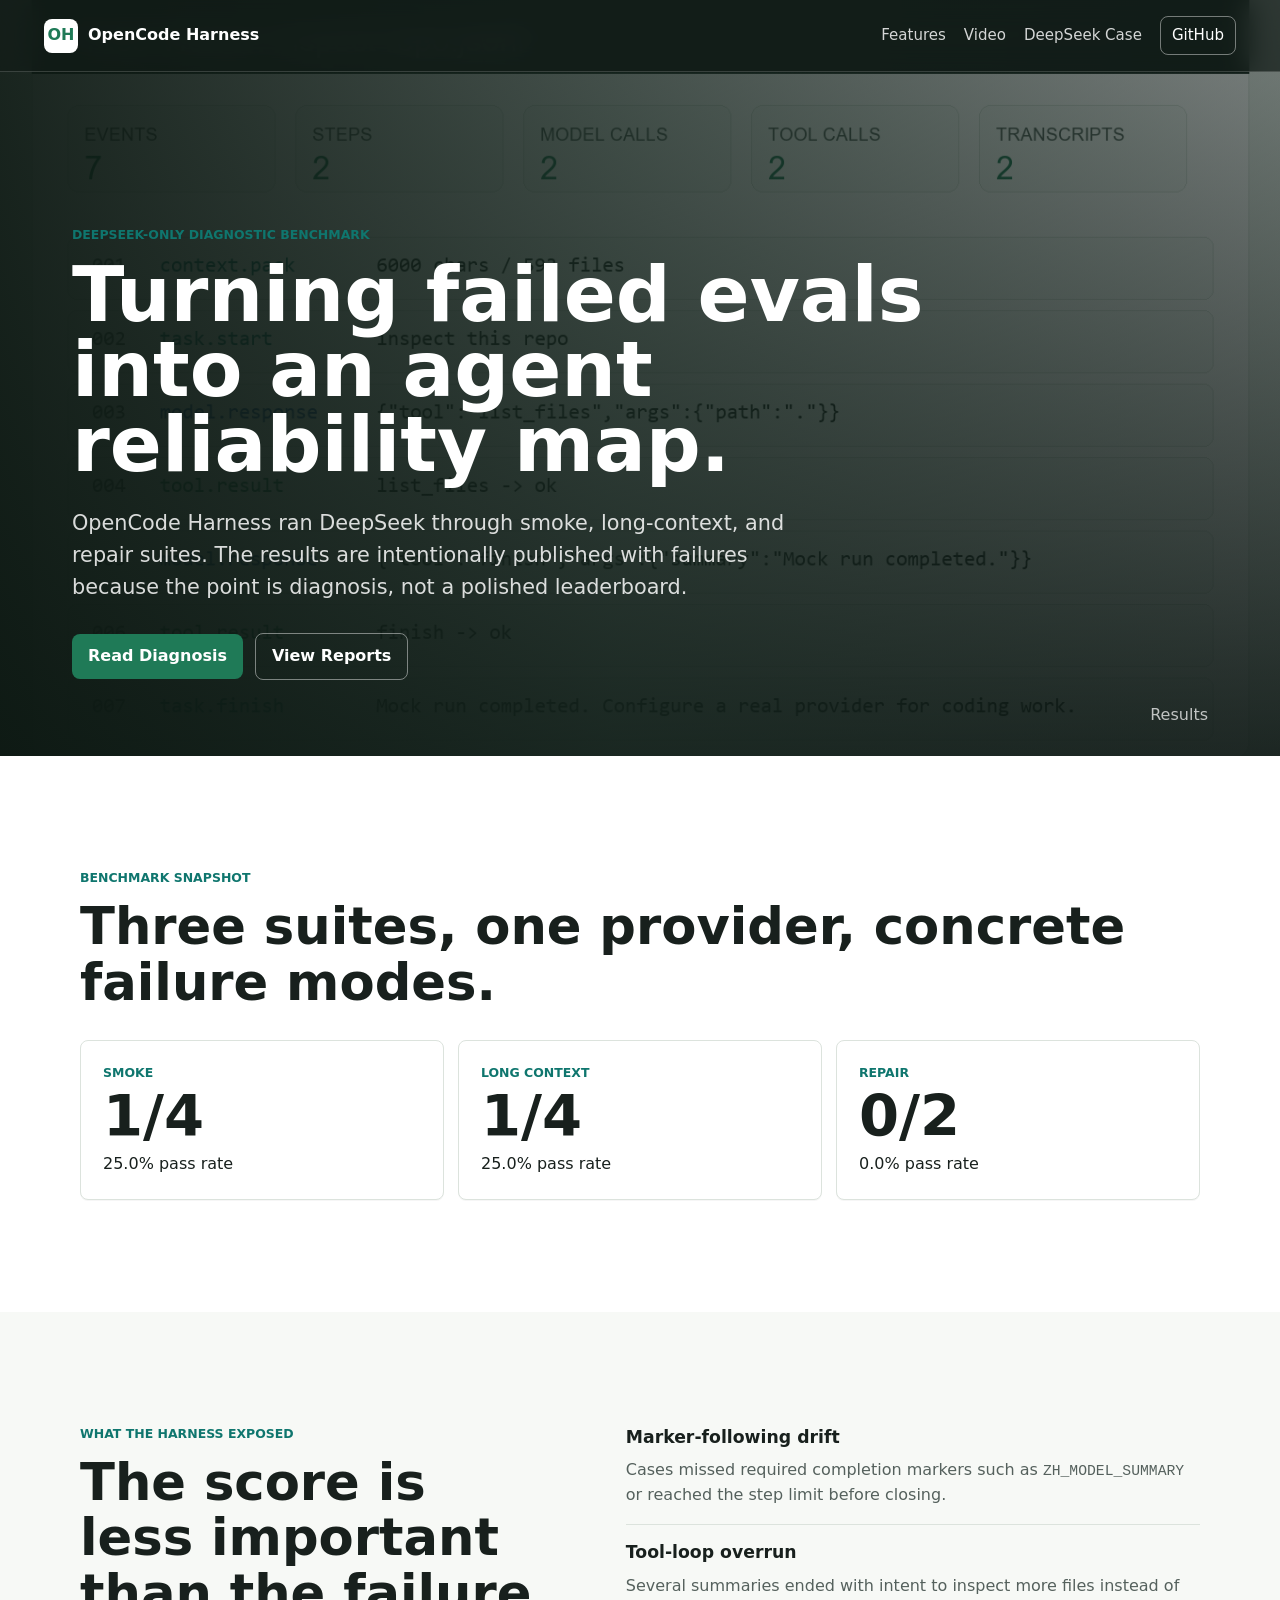
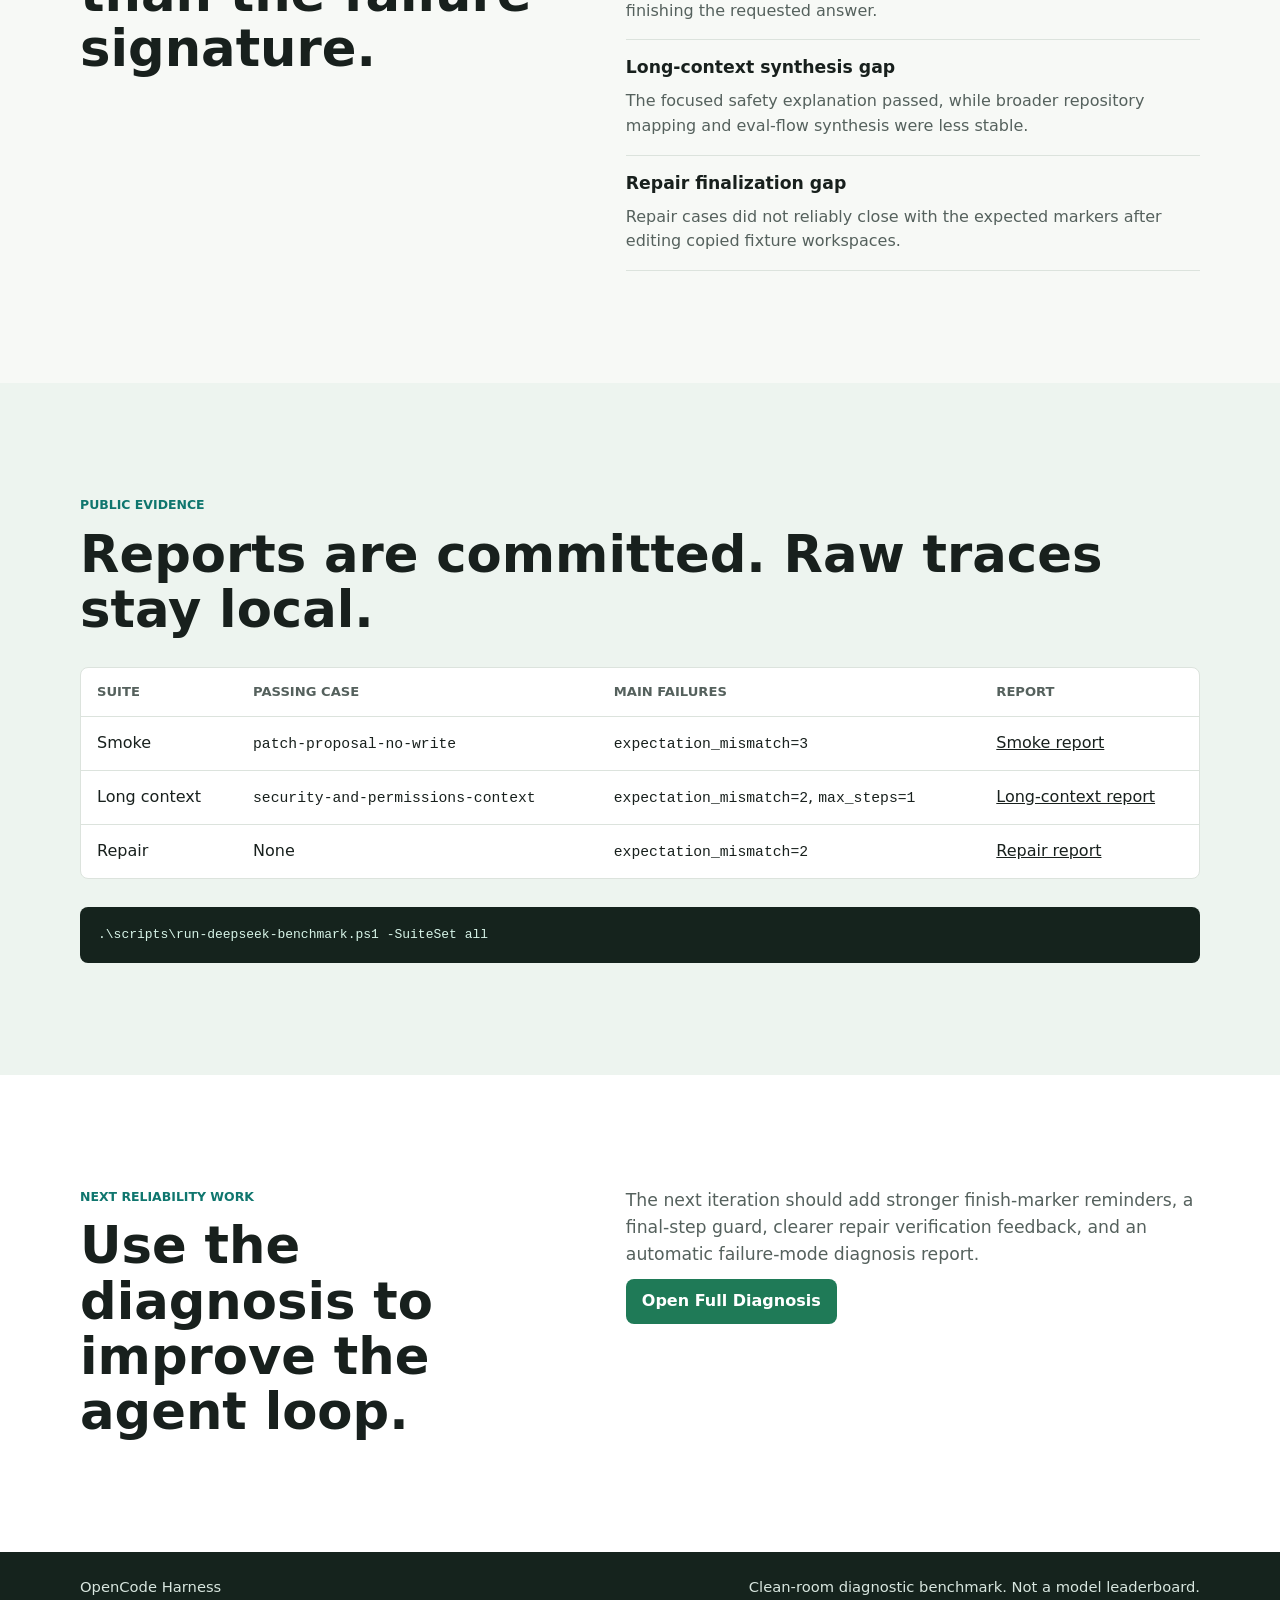
==== site/deepseek-case-study.html @ 65bf5371 "Add DeepSeek failure-mode case study" ====
<!doctype html>
<html lang="en">
<head>
  <meta charset="utf-8">
  <meta name="viewport" content="width=device-width, initial-scale=1">
  <title>DeepSeek Failure-Mode Case Study - OpenCode Harness</title>
  <meta name="description" content="A DeepSeek-only diagnostic benchmark case study for OpenCode Harness: smoke, long-context, and repair failure modes.">
  <link rel="stylesheet" href="styles.css">
</head>
<body>
  <header class="topbar">
    <a class="brand" href="index.html" aria-label="OpenCode Harness home">
      <span class="brand-mark">OH</span>
      <span>OpenCode Harness</span>
    </a>
    <nav aria-label="Primary navigation">
      <a href="index.html#features">Features</a>
      <a href="index.html#video">Video</a>
      <a href="deepseek-case-study.html">DeepSeek Case</a>
      <a class="nav-cta" href="https://github.com/samarailly51-pixel/opencode-harness">GitHub</a>
    </nav>
  </header>

  <main id="top">
    <section class="case-hero" aria-label="DeepSeek benchmark case study">
      <div class="case-hero-backdrop" role="img" aria-label="OpenCode Harness dashboard preview"></div>
      <div class="hero-overlay"></div>
      <div class="hero-content">
        <p class="eyebrow">DeepSeek-only diagnostic benchmark</p>
        <h1>Turning failed evals into an agent reliability map.</h1>
        <p class="hero-copy">
          OpenCode Harness ran DeepSeek through smoke, long-context, and repair suites.
          The results are intentionally published with failures because the point is diagnosis,
          not a polished leaderboard.
        </p>
        <div class="hero-actions" aria-label="Case study actions">
          <a class="button primary" href="https://github.com/samarailly51-pixel/opencode-harness/blob/master/docs/deepseek-failure-mode-diagnosis.md">Read Diagnosis</a>
          <a class="button secondary" href="https://github.com/samarailly51-pixel/opencode-harness/tree/master/model-labs/deepseek/reports">View Reports</a>
        </div>
      </div>
      <a class="scroll-cue" href="#results">Results</a>
    </section>

    <section id="results" class="band intro-band">
      <div class="content">
        <p class="eyebrow">Benchmark snapshot</p>
        <h2>Three suites, one provider, concrete failure modes.</h2>
        <div class="result-grid" aria-label="DeepSeek benchmark results">
          <article class="metric-panel">
            <span class="metric-label">Smoke</span>
            <strong>1/4</strong>
            <span>25.0% pass rate</span>
          </article>
          <article class="metric-panel">
            <span class="metric-label">Long Context</span>
            <strong>1/4</strong>
            <span>25.0% pass rate</span>
          </article>
          <article class="metric-panel">
            <span class="metric-label">Repair</span>
            <strong>0/2</strong>
            <span>0.0% pass rate</span>
          </article>
        </div>
      </div>
    </section>

    <section class="band">
      <div class="content two-column">
        <div>
          <p class="eyebrow">What the harness exposed</p>
          <h2>The score is less important than the failure signature.</h2>
        </div>
        <div class="diagnosis-list">
          <article>
            <h3>Marker-following drift</h3>
            <p>Cases missed required completion markers such as <code>ZH_MODEL_SUMMARY</code> or reached the step limit before closing.</p>
          </article>
          <article>
            <h3>Tool-loop overrun</h3>
            <p>Several summaries ended with intent to inspect more files instead of finishing the requested answer.</p>
          </article>
          <article>
            <h3>Long-context synthesis gap</h3>
            <p>The focused safety explanation passed, while broader repository mapping and eval-flow synthesis were less stable.</p>
          </article>
          <article>
            <h3>Repair finalization gap</h3>
            <p>Repair cases did not reliably close with the expected markers after editing copied fixture workspaces.</p>
          </article>
        </div>
      </div>
    </section>

    <section class="band demo-band">
      <div class="content">
        <p class="eyebrow">Public evidence</p>
        <h2>Reports are committed. Raw traces stay local.</h2>
        <div class="case-table-wrap">
          <table class="case-table">
            <thead>
              <tr>
                <th>Suite</th>
                <th>Passing Case</th>
                <th>Main Failures</th>
                <th>Report</th>
              </tr>
            </thead>
            <tbody>
              <tr>
                <td>Smoke</td>
                <td><code>patch-proposal-no-write</code></td>
                <td><code>expectation_mismatch=3</code></td>
                <td><a href="https://github.com/samarailly51-pixel/opencode-harness/blob/master/model-labs/deepseek/reports/provider-comparison.md">Smoke report</a></td>
              </tr>
              <tr>
                <td>Long context</td>
                <td><code>security-and-permissions-context</code></td>
                <td><code>expectation_mismatch=2</code>, <code>max_steps=1</code></td>
                <td><a href="https://github.com/samarailly51-pixel/opencode-harness/blob/master/model-labs/deepseek/reports/long-context-comparison.md">Long-context report</a></td>
              </tr>
              <tr>
                <td>Repair</td>
                <td>None</td>
                <td><code>expectation_mismatch=2</code></td>
                <td><a href="https://github.com/samarailly51-pixel/opencode-harness/blob/master/model-labs/deepseek/reports/repair-comparison.md">Repair report</a></td>
              </tr>
            </tbody>
          </table>
        </div>
        <pre class="command-block"><code>.\scripts\run-deepseek-benchmark.ps1 -SuiteSet all</code></pre>
      </div>
    </section>

    <section class="band launch-band">
      <div class="content two-column">
        <div>
          <p class="eyebrow">Next reliability work</p>
          <h2>Use the diagnosis to improve the agent loop.</h2>
        </div>
        <div class="launch-copy">
          <p>
            The next iteration should add stronger finish-marker reminders, a final-step guard,
            clearer repair verification feedback, and an automatic failure-mode diagnosis report.
          </p>
          <a class="button primary" href="https://github.com/samarailly51-pixel/opencode-harness/blob/master/docs/deepseek-failure-mode-diagnosis.md">Open Full Diagnosis</a>
        </div>
      </div>
    </section>
  </main>

  <footer>
    <div class="content footer-content">
      <span>OpenCode Harness</span>
      <span>Clean-room diagnostic benchmark. Not a model leaderboard.</span>
    </div>
  </footer>
</body>
</html>
---- site/styles.css ----
:root {
  color-scheme: light;
  --ink: #18201d;
  --muted: #55615d;
  --paper: #f7f9f6;
  --panel: #ffffff;
  --line: #dce3dd;
  --green: #1f7a57;
  --teal: #0f766e;
  --blue: #2457a6;
  --gold: #b7791f;
  --shadow: 0 18px 50px rgba(26, 36, 31, 0.16);
}

* {
  box-sizing: border-box;
}

html {
  scroll-behavior: smooth;
}

body {
  margin: 0;
  color: var(--ink);
  background: var(--paper);
  font-family: Inter, ui-sans-serif, system-ui, -apple-system, BlinkMacSystemFont, "Segoe UI", sans-serif;
  line-height: 1.55;
}

a {
  color: inherit;
}

.topbar {
  position: fixed;
  z-index: 20;
  top: 0;
  left: 0;
  right: 0;
  display: flex;
  justify-content: space-between;
  align-items: center;
  gap: 24px;
  padding: 16px clamp(18px, 4vw, 44px);
  color: #ffffff;
  background: rgba(18, 29, 24, 0.72);
  backdrop-filter: blur(14px);
  border-bottom: 1px solid rgba(255, 255, 255, 0.16);
}

.brand {
  display: inline-flex;
  align-items: center;
  gap: 10px;
  text-decoration: none;
  font-weight: 760;
}

.brand-mark {
  display: inline-grid;
  place-items: center;
  width: 34px;
  height: 34px;
  border-radius: 8px;
  background: #ffffff;
  color: var(--green);
  font-weight: 820;
}

nav {
  display: flex;
  align-items: center;
  gap: 18px;
  font-size: 0.94rem;
}

nav a {
  color: rgba(255, 255, 255, 0.82);
  text-decoration: none;
}

nav a:hover,
.nav-cta {
  color: #ffffff;
}

.nav-cta {
  border: 1px solid rgba(255, 255, 255, 0.42);
  border-radius: 8px;
  padding: 7px 11px;
}

.hero {
  position: relative;
  min-height: 92vh;
  display: grid;
  align-items: end;
  padding: 116px clamp(18px, 6vw, 72px) 76px;
  color: #ffffff;
  overflow: hidden;
}

.case-hero {
  position: relative;
  min-height: 84vh;
  display: grid;
  align-items: end;
  padding: 116px clamp(18px, 6vw, 72px) 76px;
  color: #ffffff;
  overflow: hidden;
}

.case-hero-backdrop {
  position: absolute;
  inset: 0;
  background-image: url("assets/trace-preview.png");
  background-size: cover;
  background-position: center;
  transform: scale(1.03);
}

.hero-backdrop,
.hero-overlay {
  position: absolute;
  inset: 0;
}

.hero-backdrop {
  background-image: url("assets/dashboard-preview.png");
  background-size: cover;
  background-position: center;
  transform: scale(1.03);
}

.hero-overlay {
  background:
    linear-gradient(90deg, rgba(12, 24, 18, 0.92) 0%, rgba(20, 36, 29, 0.72) 48%, rgba(14, 27, 23, 0.42) 100%),
    linear-gradient(180deg, rgba(11, 19, 16, 0.2), rgba(11, 19, 16, 0.88));
}

.hero-content {
  position: relative;
  z-index: 2;
  max-width: 900px;
}

.eyebrow {
  margin: 0 0 12px;
  color: var(--teal);
  font-weight: 780;
  text-transform: uppercase;
  font-size: 0.78rem;
  letter-spacing: 0;
}

.hero .eyebrow {
  color: #8ee0c0;
}

h1,
h2,
h3,
p {
  letter-spacing: 0;
}

h1 {
  margin: 0;
  max-width: 860px;
  font-size: clamp(2.6rem, 6vw, 5.8rem);
  line-height: 0.98;
}

h2 {
  margin: 0;
  font-size: clamp(2rem, 4vw, 3.4rem);
  line-height: 1.08;
}

h3 {
  margin: 0 0 8px;
  font-size: 1.08rem;
}

.hero-copy {
  max-width: 720px;
  margin: 24px 0 0;
  color: rgba(255, 255, 255, 0.84);
  font-size: clamp(1.05rem, 2vw, 1.3rem);
}

.hero-actions,
.launch-copy {
  display: flex;
  flex-wrap: wrap;
  gap: 12px;
  align-items: center;
}

.hero-actions {
  margin-top: 30px;
}

.button {
  display: inline-flex;
  align-items: center;
  justify-content: center;
  min-height: 42px;
  padding: 10px 16px;
  border-radius: 8px;
  text-decoration: none;
  font-weight: 760;
}

.button.primary {
  color: #ffffff;
  background: var(--green);
}

.button.secondary {
  color: #ffffff;
  border: 1px solid rgba(255, 255, 255, 0.44);
}

.scroll-cue {
  position: absolute;
  z-index: 2;
  right: clamp(18px, 6vw, 72px);
  bottom: 28px;
  color: rgba(255, 255, 255, 0.72);
  text-decoration: none;
}

.band {
  padding: clamp(64px, 10vw, 112px) 0;
  background: var(--paper);
}

.intro-band,
.launch-band {
  background: #ffffff;
}

.demo-band {
  background: #edf4ef;
}

.case-band {
  background: #f3f7fb;
}

.video-band {
  background: #ffffff;
}

.content {
  width: min(1120px, calc(100% - 36px));
  margin: 0 auto;
}

.section-heading {
  max-width: 840px;
}

.two-column {
  display: grid;
  grid-template-columns: minmax(0, 0.9fr) minmax(280px, 1.1fr);
  gap: clamp(26px, 6vw, 76px);
  align-items: start;
}

.two-column > p,
.launch-copy p {
  margin: 0;
  color: var(--muted);
  font-size: 1.08rem;
}

.feature-grid {
  display: grid;
  grid-template-columns: repeat(4, minmax(0, 1fr));
  gap: 14px;
  margin-top: 30px;
}

.feature-grid article {
  min-height: 220px;
  padding: 20px;
  border: 1px solid var(--line);
  border-radius: 8px;
  background: var(--panel);
  box-shadow: 0 1px 0 rgba(26, 36, 31, 0.04);
}

.feature-grid p {
  margin: 0;
  color: var(--muted);
}

.result-grid {
  display: grid;
  grid-template-columns: repeat(3, minmax(0, 1fr));
  gap: 14px;
  margin-top: 30px;
}

.metric-panel {
  display: grid;
  gap: 6px;
  min-height: 150px;
  padding: 22px;
  border: 1px solid var(--line);
  border-radius: 8px;
  background: var(--panel);
  box-shadow: 0 1px 0 rgba(26, 36, 31, 0.04);
}

.metric-panel strong {
  font-size: clamp(2.1rem, 5vw, 3.6rem);
  line-height: 1;
}

.metric-label {
  color: var(--teal);
  font-weight: 780;
  text-transform: uppercase;
  font-size: 0.78rem;
}

.diagnosis-list {
  display: grid;
  gap: 14px;
}

.diagnosis-list article {
  padding: 0 0 16px;
  border-bottom: 1px solid var(--line);
}

.diagnosis-list p,
.case-summary p {
  margin: 0;
  color: var(--muted);
}

.case-summary {
  display: flex;
  flex-direction: column;
  align-items: flex-start;
  gap: 18px;
}

.case-table-wrap {
  margin-top: 30px;
  overflow-x: auto;
  border: 1px solid var(--line);
  border-radius: 8px;
  background: #ffffff;
}

.case-table {
  width: 100%;
  min-width: 760px;
  border-collapse: collapse;
}

.case-table th,
.case-table td {
  padding: 14px 16px;
  text-align: left;
  border-bottom: 1px solid var(--line);
  vertical-align: top;
}

.case-table th {
  color: var(--muted);
  font-size: 0.82rem;
  text-transform: uppercase;
}

.case-table tr:last-child td {
  border-bottom: 0;
}

.case-table code,
.diagnosis-list code {
  font-family: ui-monospace, SFMono-Regular, Consolas, "Liberation Mono", monospace;
  font-size: 0.92em;
}

.media-grid {
  display: grid;
  grid-template-columns: repeat(2, minmax(0, 1fr));
  gap: 18px;
  margin-top: 30px;
}

.demo-video {
  display: block;
  width: 100%;
  margin-top: 30px;
  aspect-ratio: 16 / 9;
  border: 1px solid var(--line);
  border-radius: 8px;
  background: #111c17;
  box-shadow: var(--shadow);
}

figure {
  margin: 0;
}

figure img {
  display: block;
  width: 100%;
  height: auto;
  border: 1px solid var(--line);
  border-radius: 8px;
  box-shadow: var(--shadow);
}

figcaption {
  margin-top: 10px;
  color: var(--muted);
  font-size: 0.95rem;
}

.command-block {
  margin: 28px 0 0;
  padding: 18px;
  overflow-x: auto;
  border-radius: 8px;
  color: #d7f4e8;
  background: #15231d;
}

.lab-row {
  display: grid;
  grid-template-columns: repeat(5, minmax(0, 1fr));
  gap: 12px;
  margin-top: 28px;
}

.lab-row span {
  display: grid;
  place-items: center;
  min-height: 68px;
  border: 1px solid var(--line);
  border-radius: 8px;
  background: #ffffff;
  font-weight: 780;
}

.launch-copy {
  align-items: flex-start;
  flex-direction: column;
}

footer {
  padding: 24px 0;
  color: #d8e6df;
  background: #15231d;
}

.footer-content {
  display: flex;
  flex-wrap: wrap;
  justify-content: space-between;
  gap: 12px;
  font-size: 0.92rem;
}

@media (max-width: 840px) {
  .topbar {
    position: absolute;
    align-items: flex-start;
  }

  nav {
    display: none;
  }

  .hero {
    min-height: 88vh;
    padding-top: 96px;
  }

  .two-column,
  .feature-grid,
  .media-grid,
  .lab-row,
  .result-grid {
    grid-template-columns: 1fr;
  }

  .feature-grid article {
    min-height: auto;
  }
}
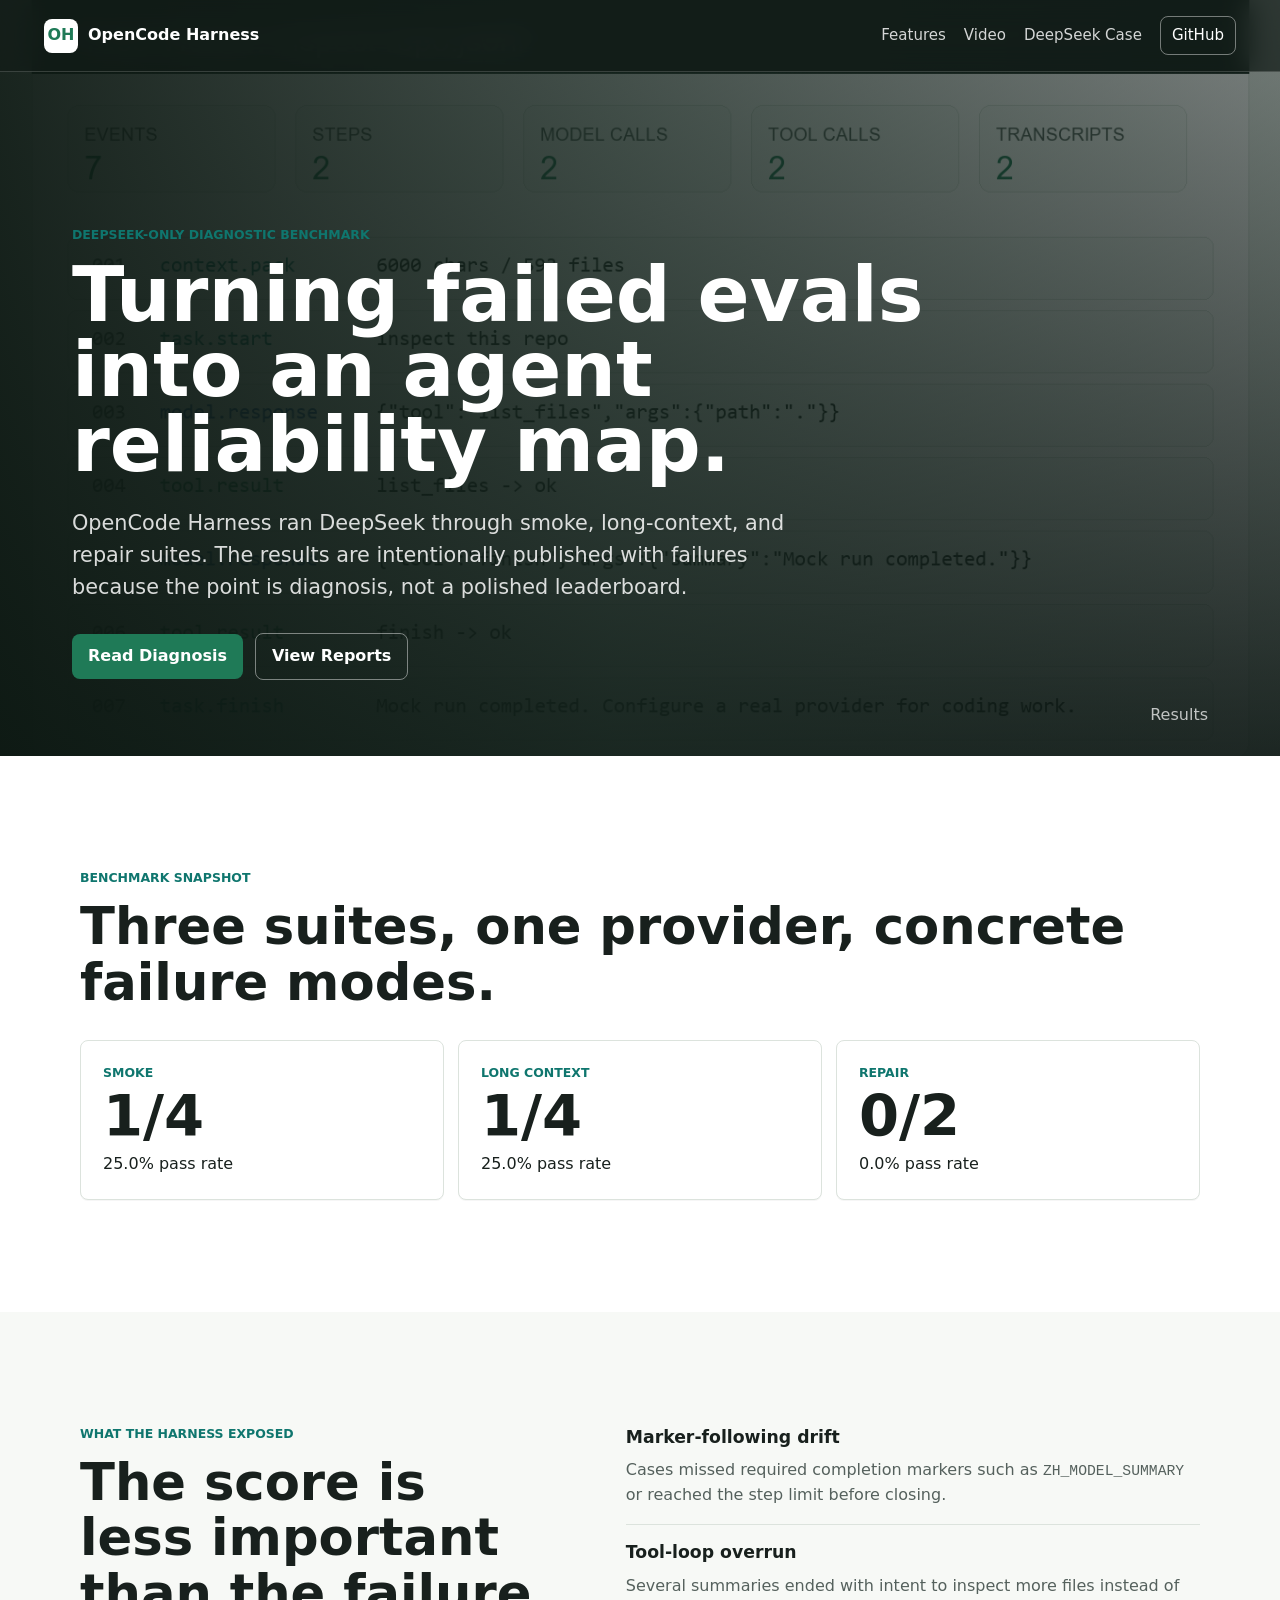
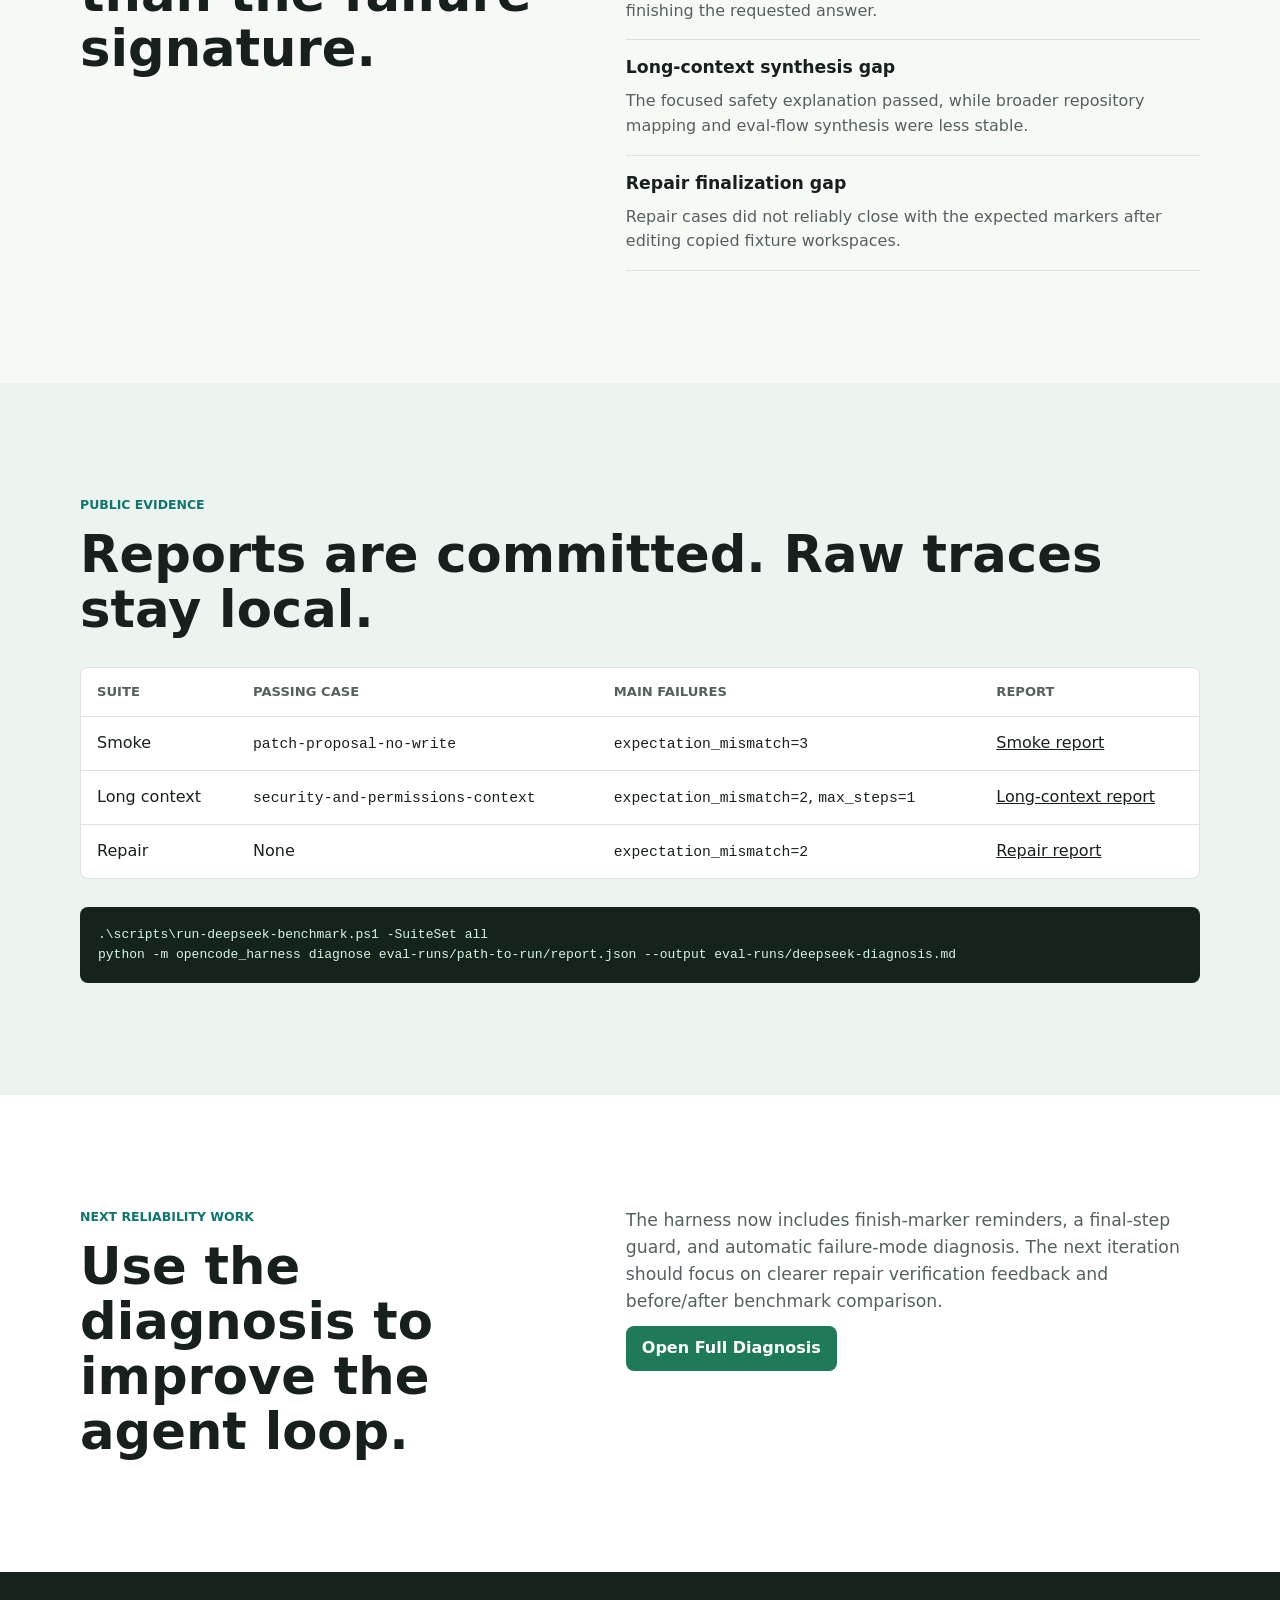
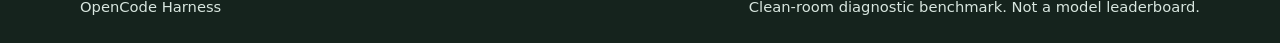
==== commit 0fd1bb2b: "Add failure diagnosis and eval reliability guards" ====
--- a/site/deepseek-case-study.html
+++ b/site/deepseek-case-study.html
@@ -128,7 +128,8 @@
             </tbody>
           </table>
         </div>
-        <pre class="command-block"><code>.\scripts\run-deepseek-benchmark.ps1 -SuiteSet all</code></pre>
+        <pre class="command-block"><code>.\scripts\run-deepseek-benchmark.ps1 -SuiteSet all
+python -m opencode_harness diagnose eval-runs/path-to-run/report.json --output eval-runs/deepseek-diagnosis.md</code></pre>
       </div>
     </section>
 
@@ -140,8 +141,9 @@
         </div>
         <div class="launch-copy">
           <p>
-            The next iteration should add stronger finish-marker reminders, a final-step guard,
-            clearer repair verification feedback, and an automatic failure-mode diagnosis report.
+            The harness now includes finish-marker reminders, a final-step guard, and automatic
+            failure-mode diagnosis. The next iteration should focus on clearer repair verification
+            feedback and before/after benchmark comparison.
           </p>
           <a class="button primary" href="https://github.com/samarailly51-pixel/opencode-harness/blob/master/docs/deepseek-failure-mode-diagnosis.md">Open Full Diagnosis</a>
         </div>
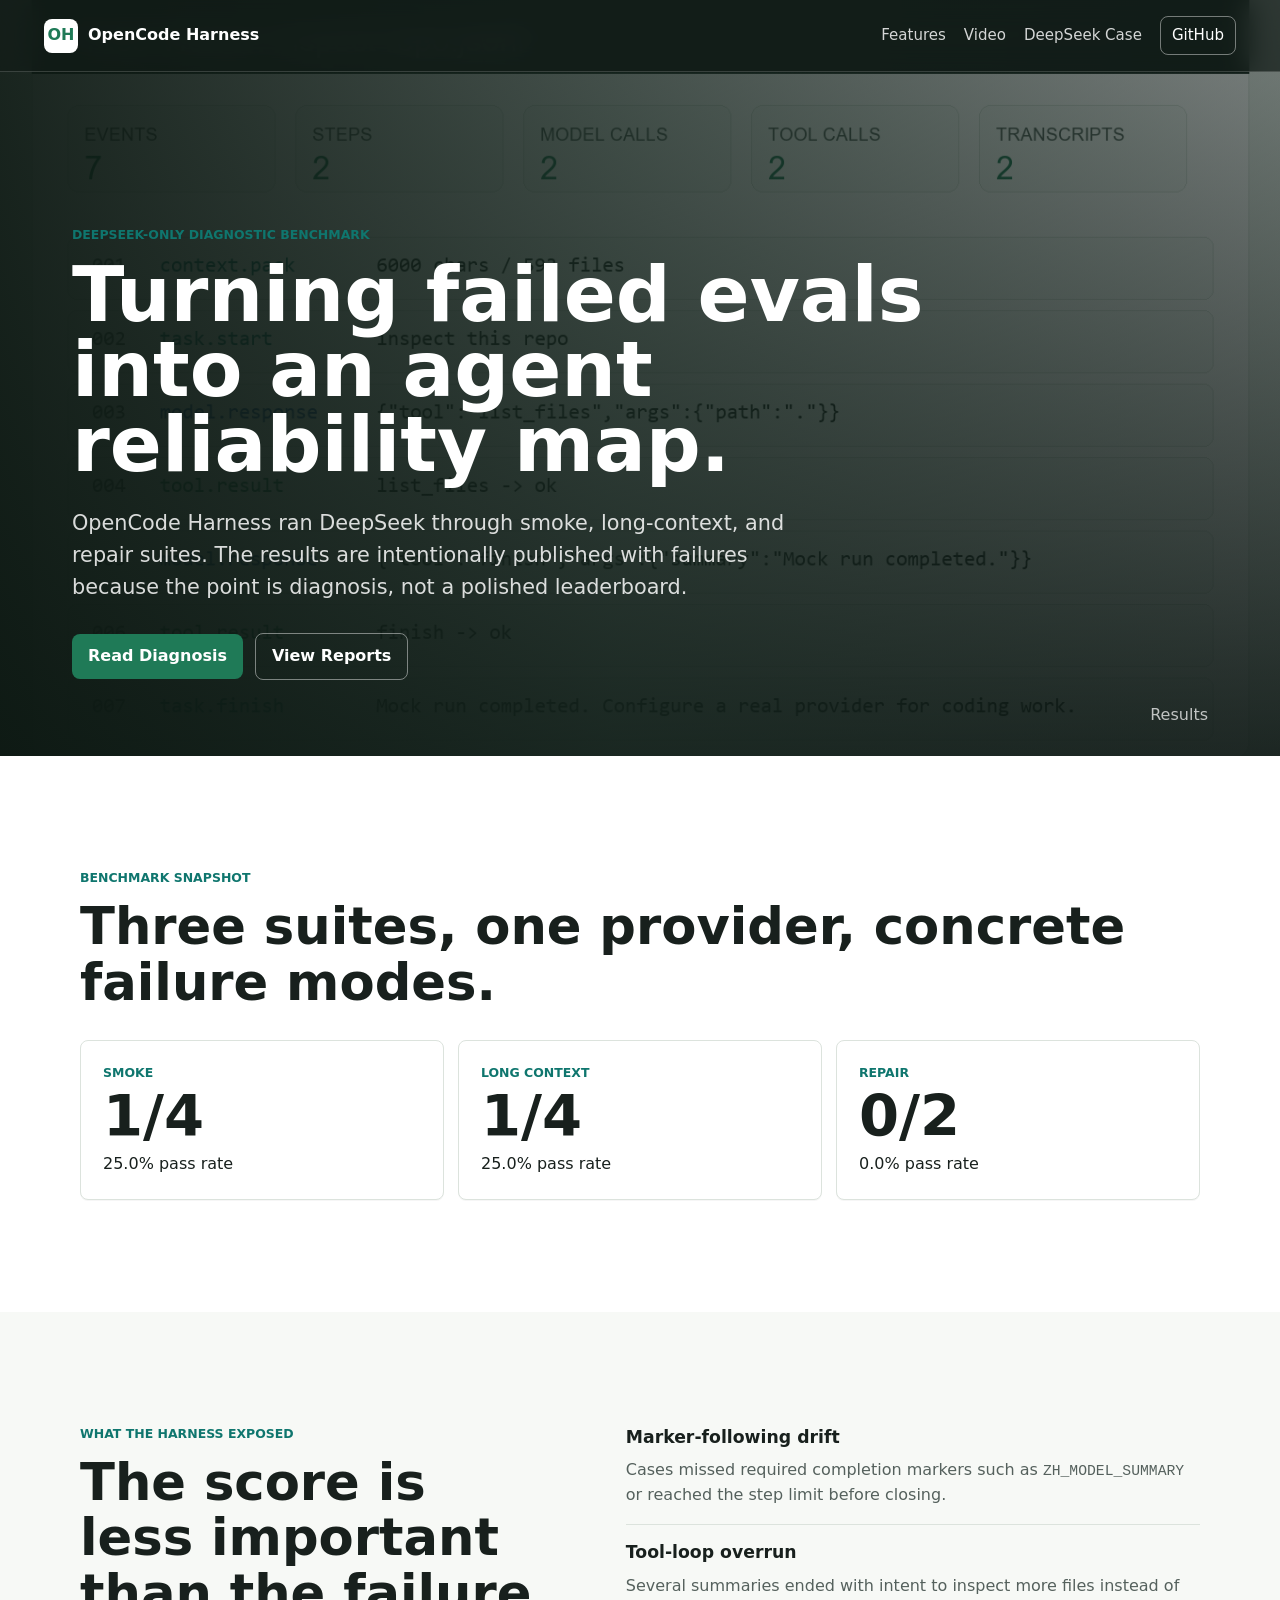
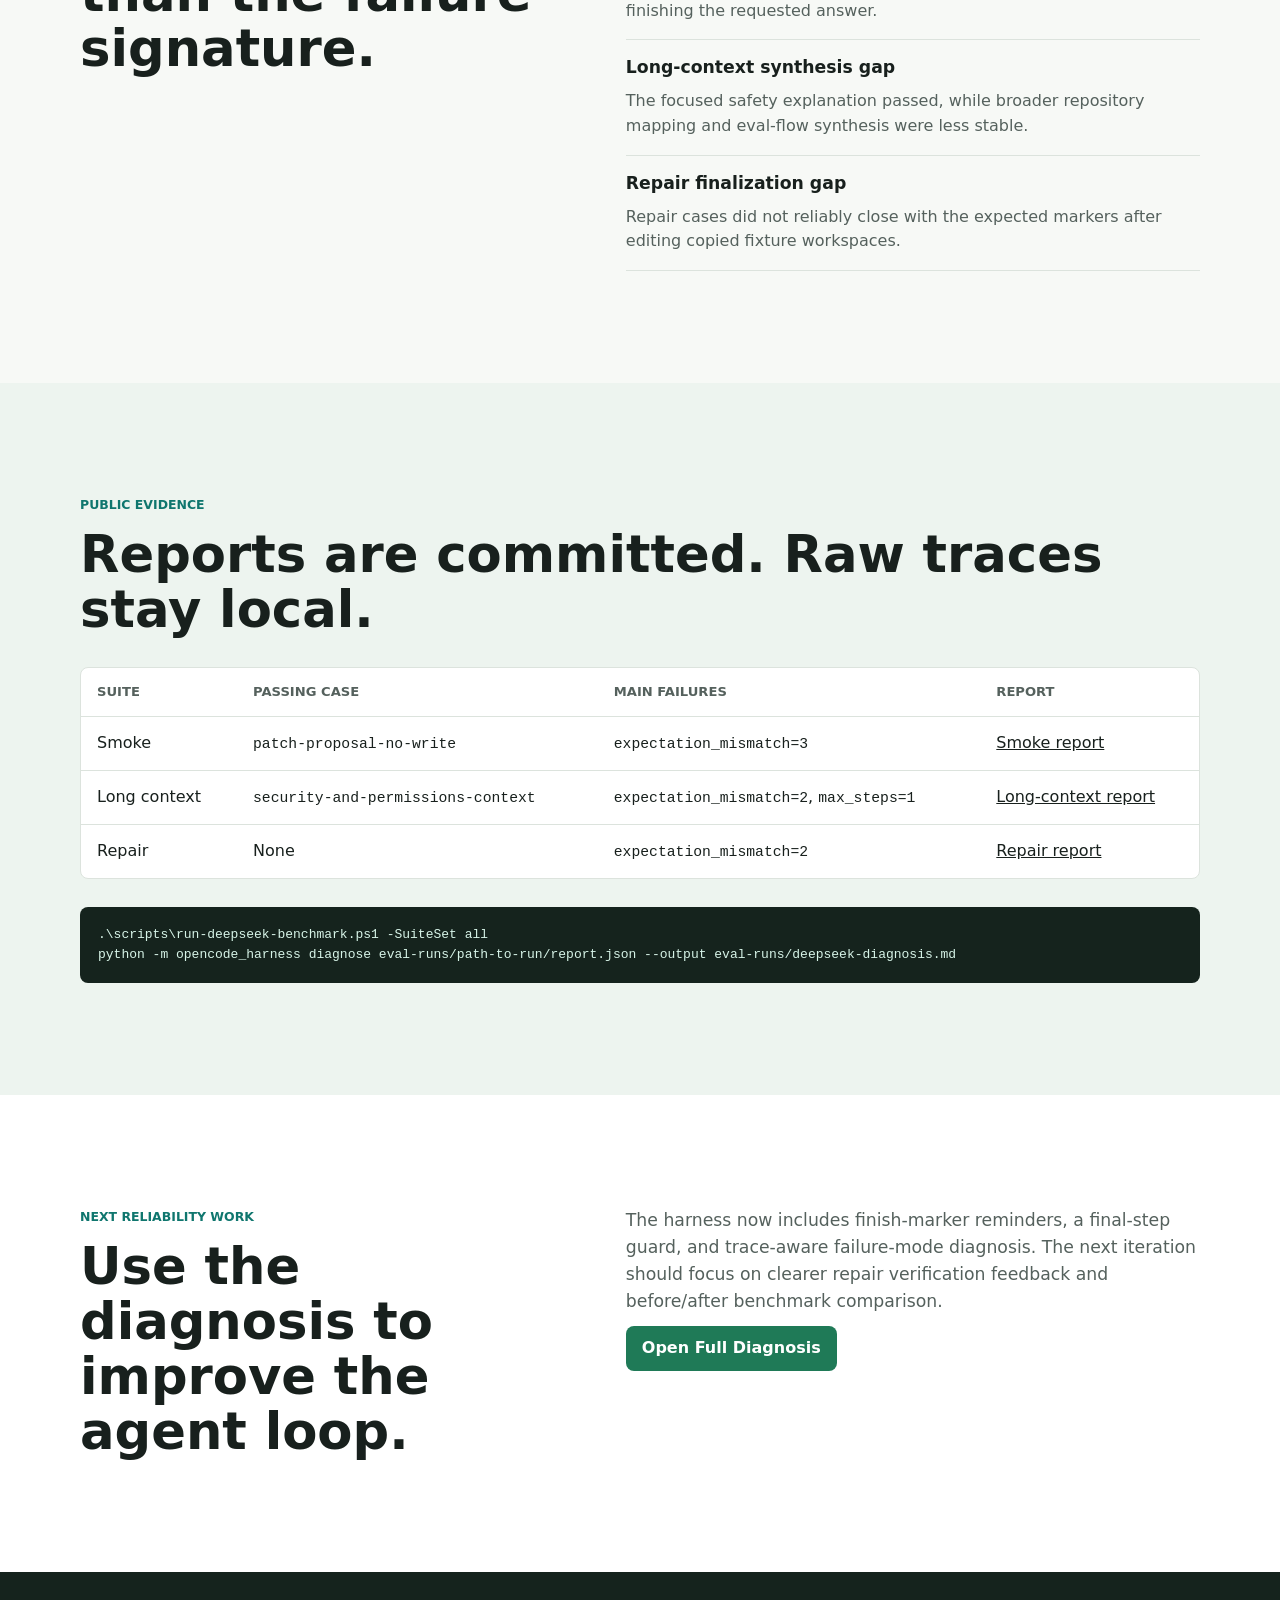
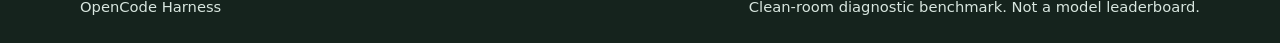
==== commit 8e94f8d4: "Add trace-aware failure diagnosis" ====
--- a/site/deepseek-case-study.html
+++ b/site/deepseek-case-study.html
@@ -141,7 +141,7 @@
         </div>
         <div class="launch-copy">
           <p>
-            The harness now includes finish-marker reminders, a final-step guard, and automatic
+            The harness now includes finish-marker reminders, a final-step guard, and trace-aware
             failure-mode diagnosis. The next iteration should focus on clearer repair verification
             feedback and before/after benchmark comparison.
           </p>
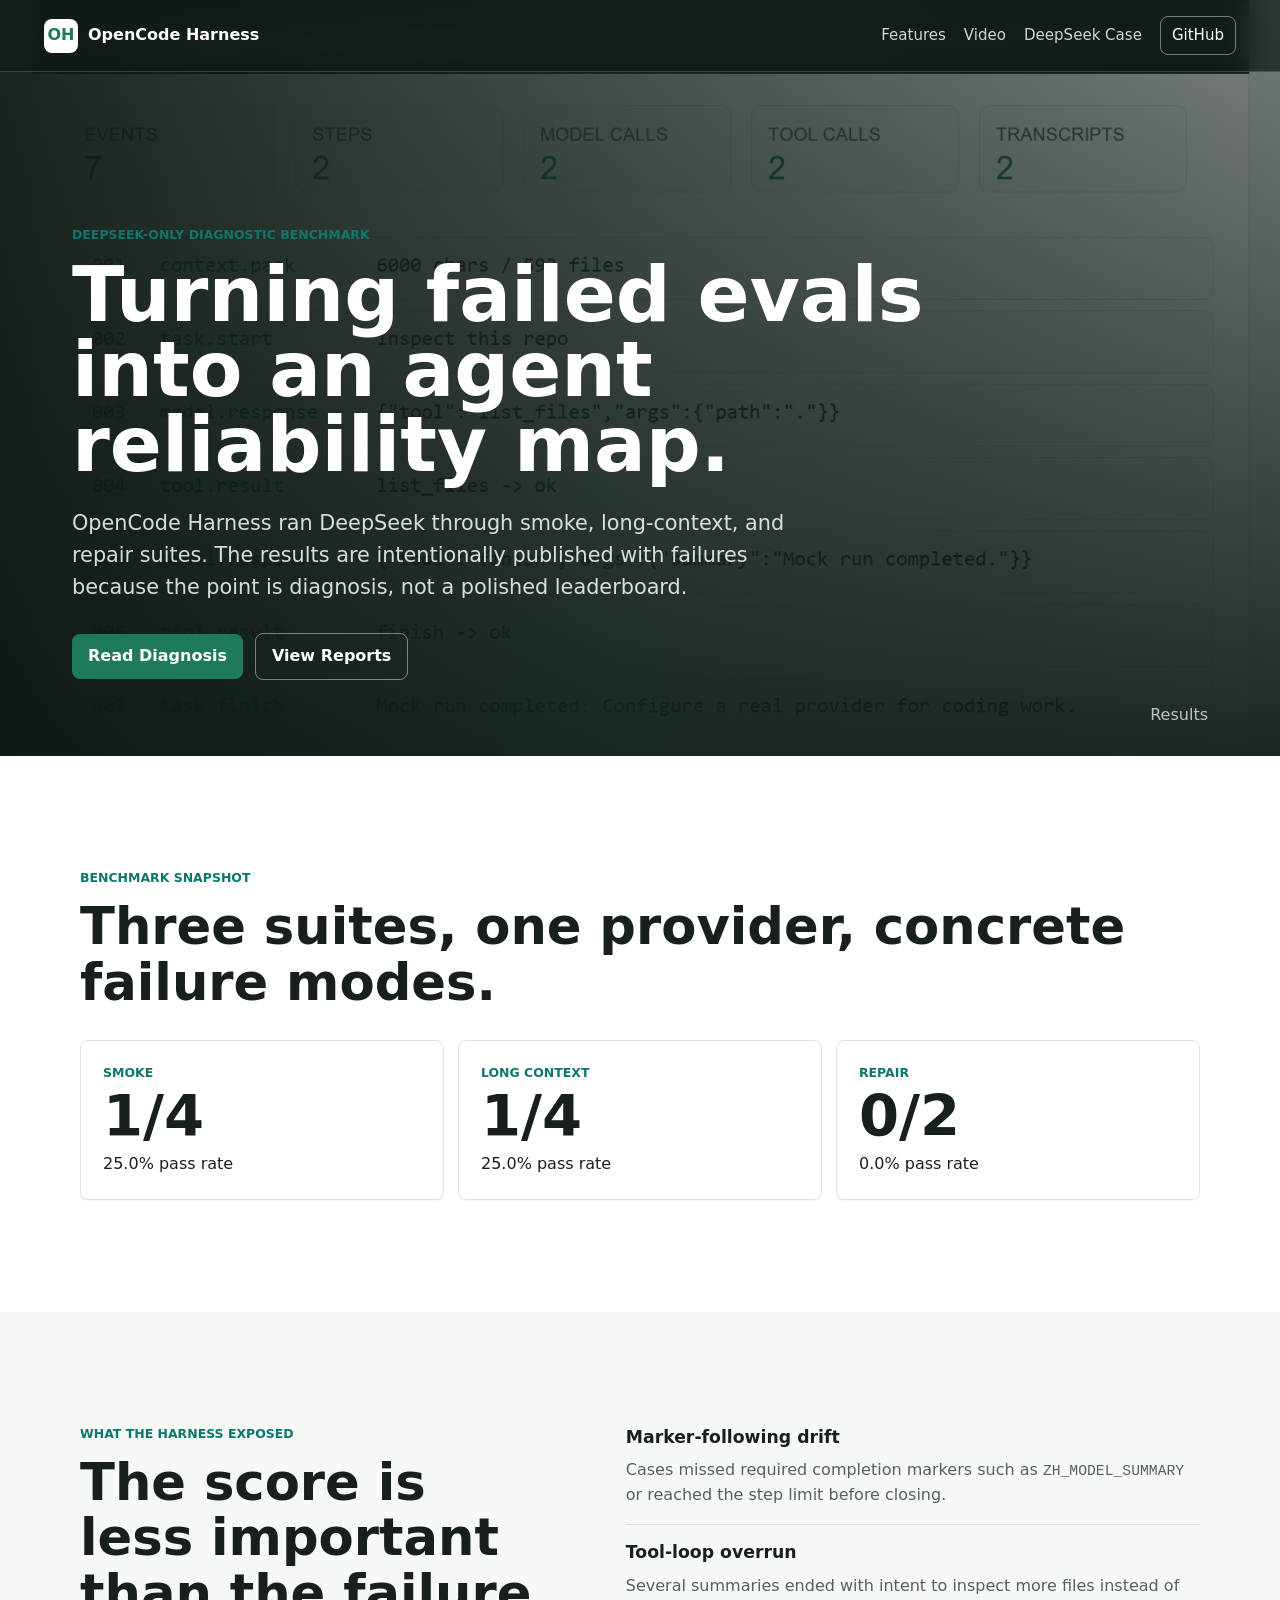
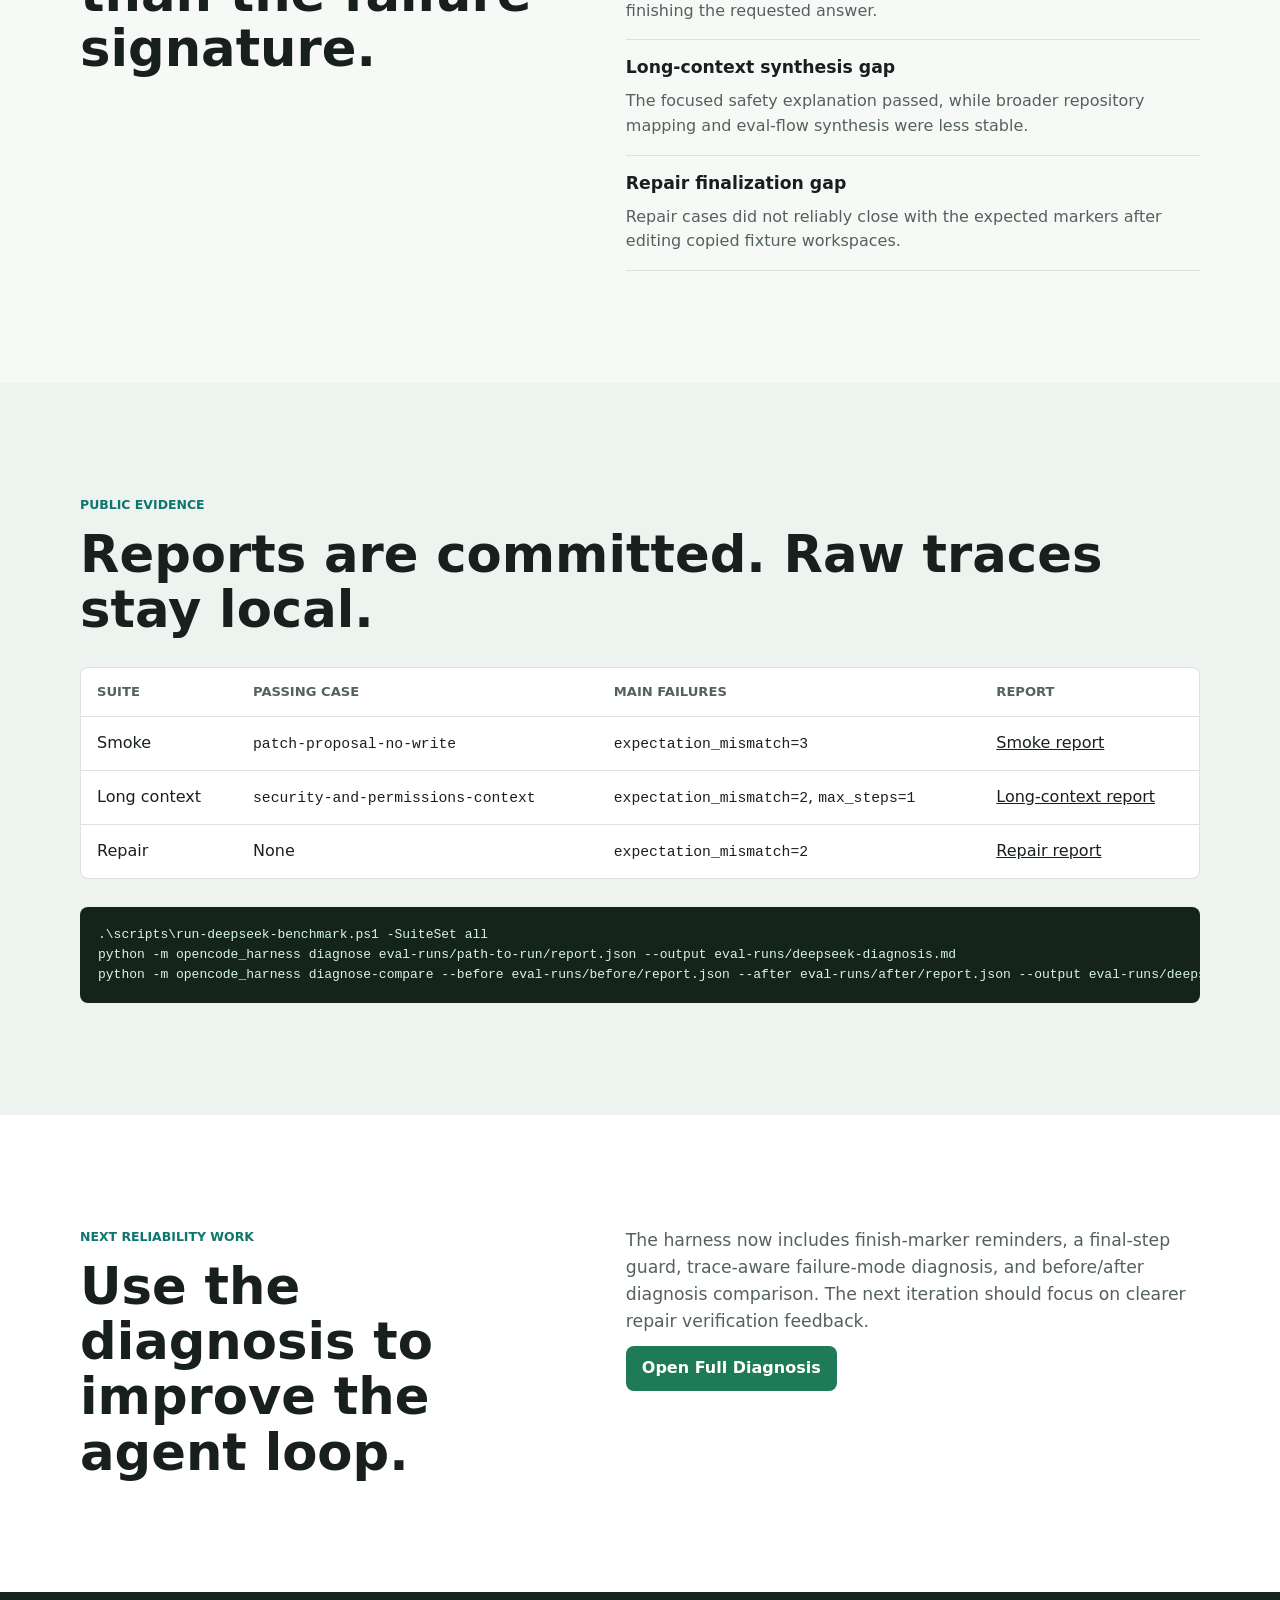
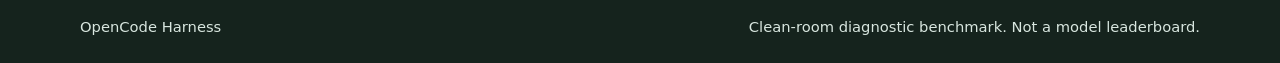
==== commit cf7fbc26: "Add before-after diagnosis comparison" ====
--- a/site/deepseek-case-study.html
+++ b/site/deepseek-case-study.html
@@ -129,7 +129,8 @@
           </table>
         </div>
         <pre class="command-block"><code>.\scripts\run-deepseek-benchmark.ps1 -SuiteSet all
-python -m opencode_harness diagnose eval-runs/path-to-run/report.json --output eval-runs/deepseek-diagnosis.md</code></pre>
+python -m opencode_harness diagnose eval-runs/path-to-run/report.json --output eval-runs/deepseek-diagnosis.md
+python -m opencode_harness diagnose-compare --before eval-runs/before/report.json --after eval-runs/after/report.json --output eval-runs/deepseek-before-after.md</code></pre>
       </div>
     </section>
 
@@ -141,9 +142,9 @@
         </div>
         <div class="launch-copy">
           <p>
-            The harness now includes finish-marker reminders, a final-step guard, and trace-aware
-            failure-mode diagnosis. The next iteration should focus on clearer repair verification
-            feedback and before/after benchmark comparison.
+            The harness now includes finish-marker reminders, a final-step guard, trace-aware
+            failure-mode diagnosis, and before/after diagnosis comparison. The next iteration
+            should focus on clearer repair verification feedback.
           </p>
           <a class="button primary" href="https://github.com/samarailly51-pixel/opencode-harness/blob/master/docs/deepseek-failure-mode-diagnosis.md">Open Full Diagnosis</a>
         </div>
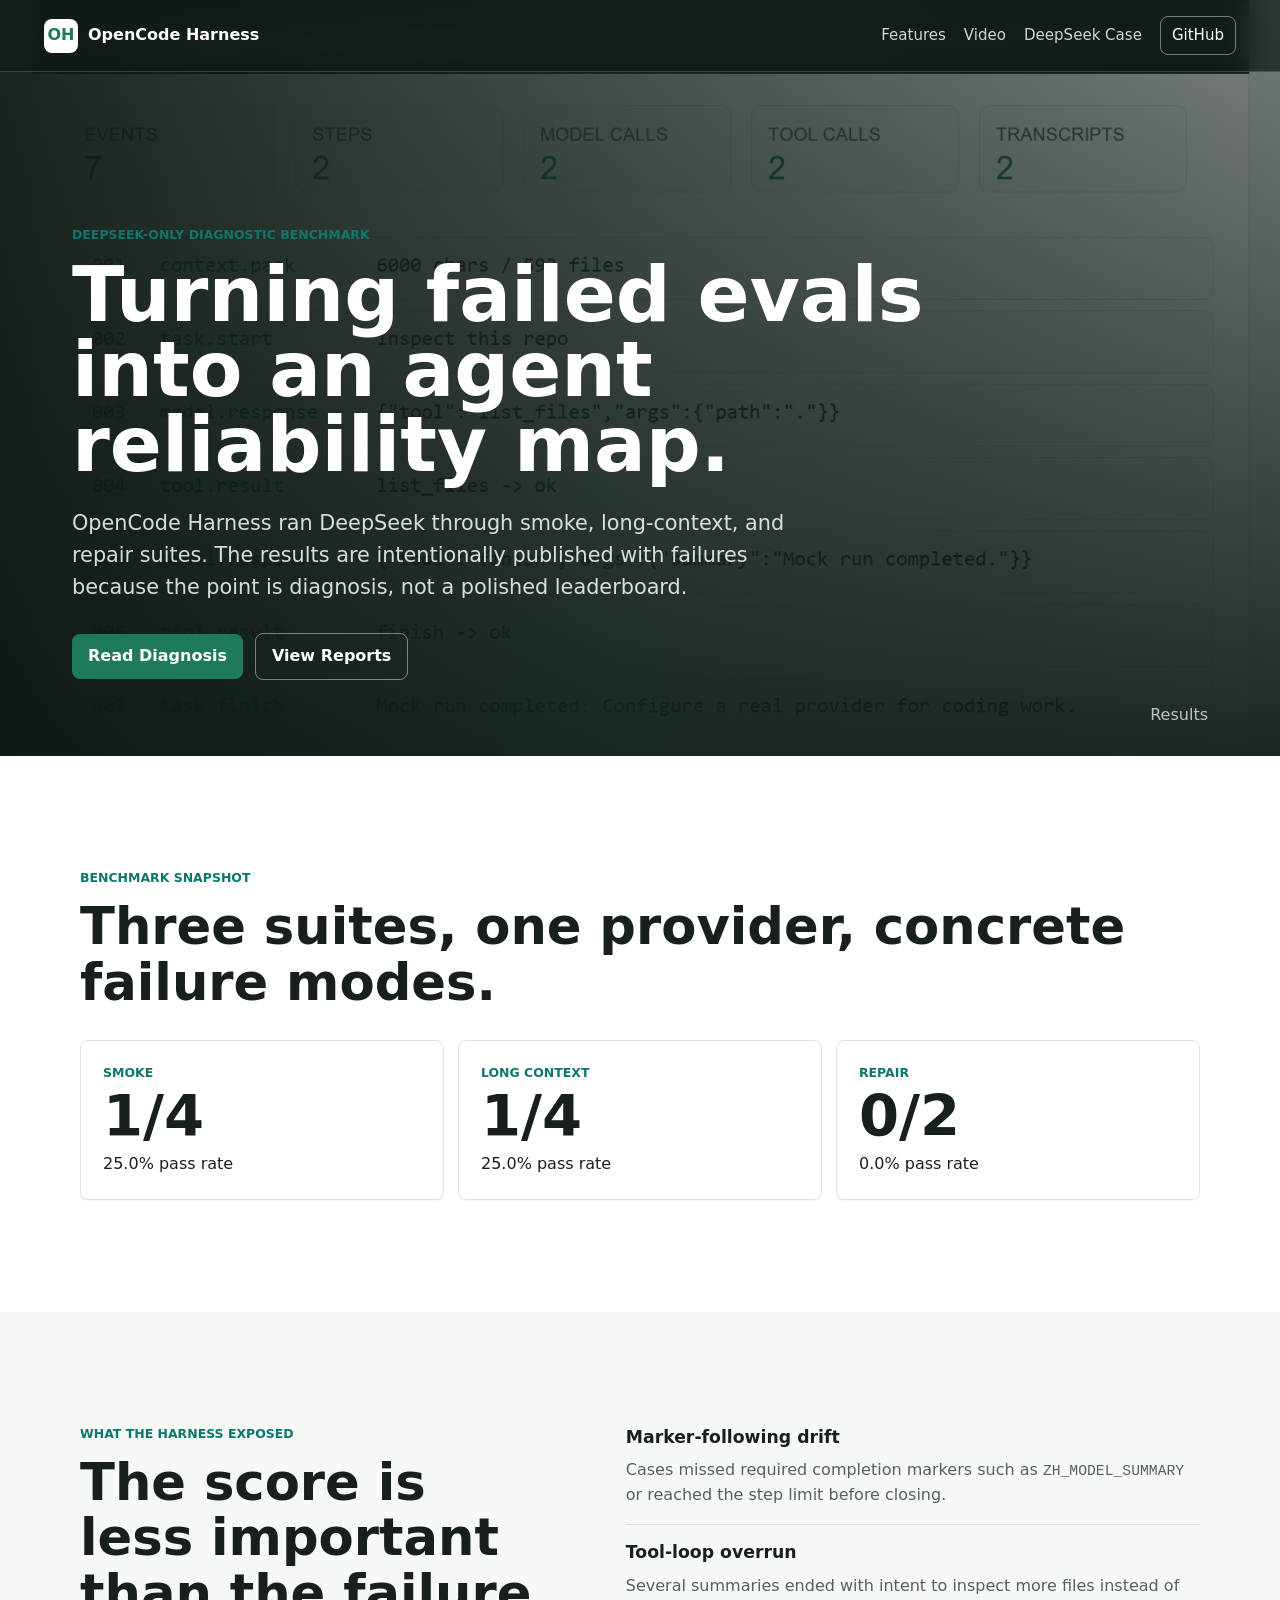
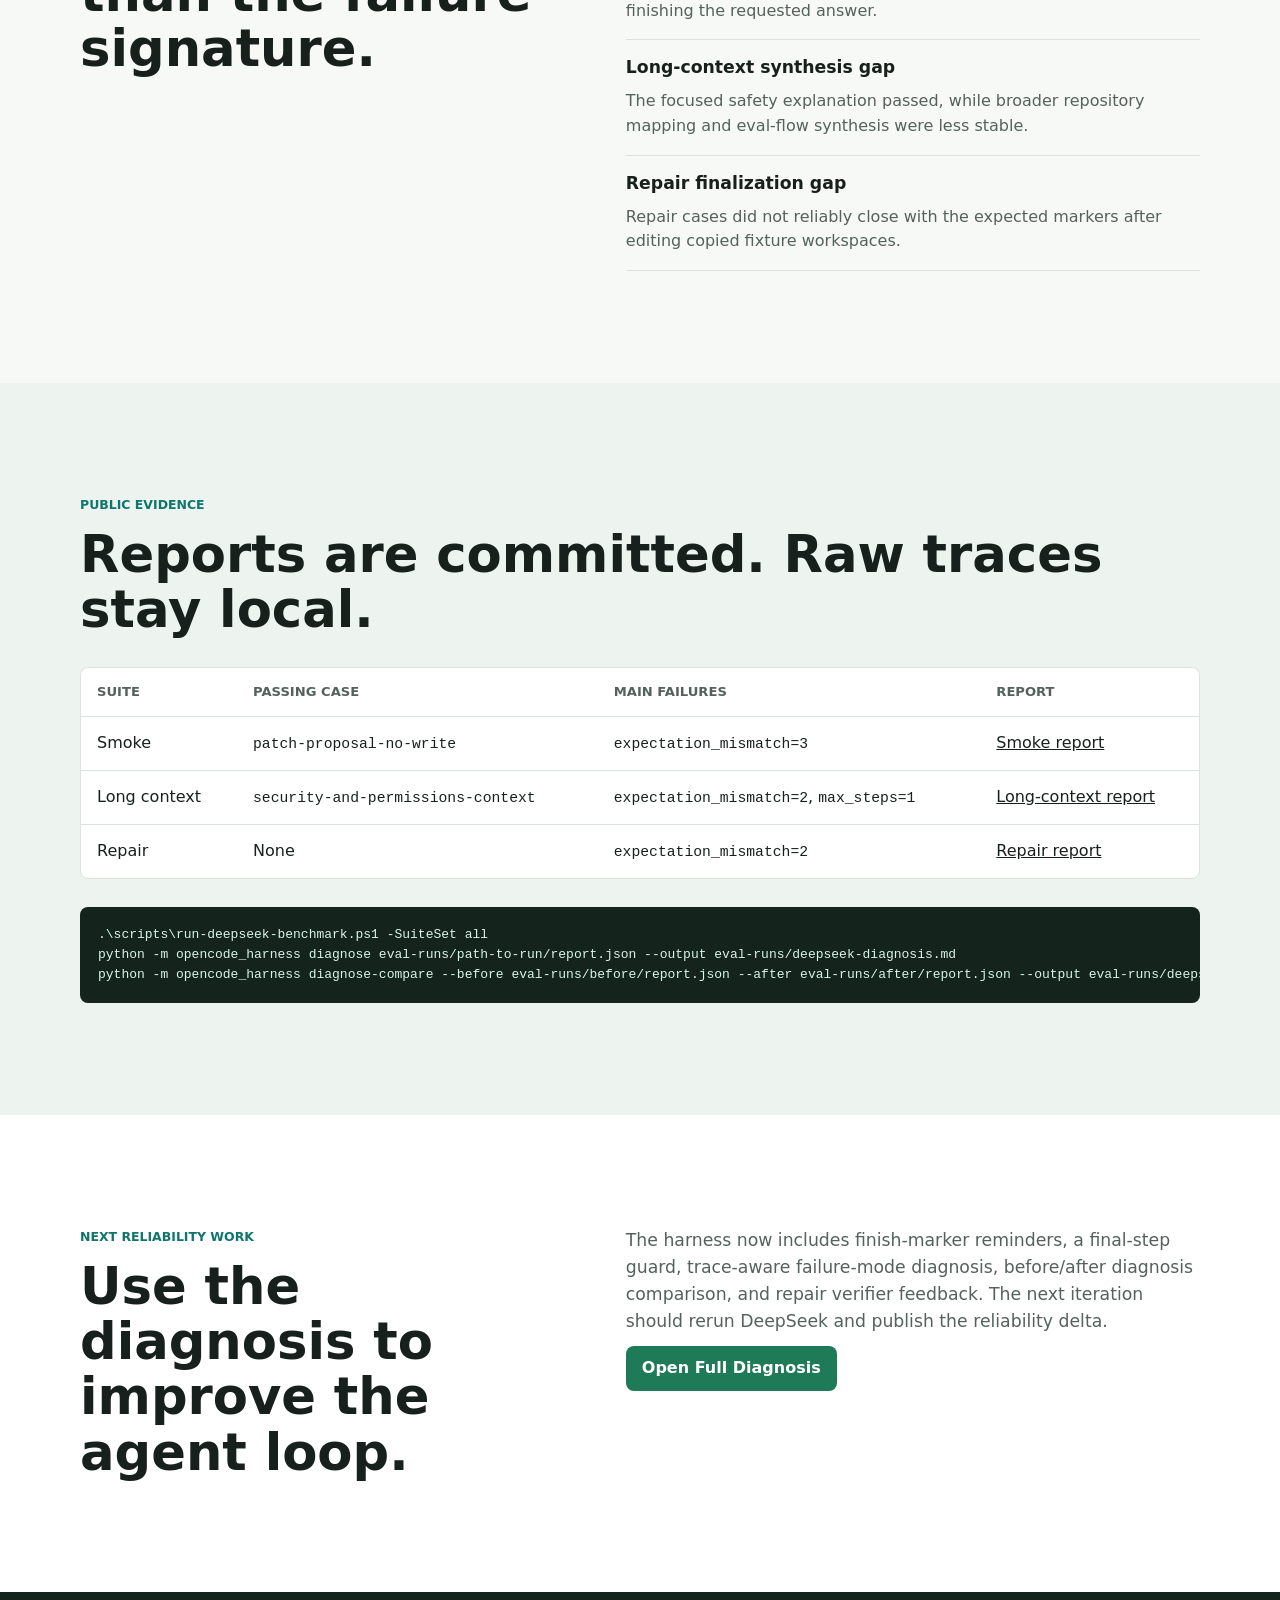
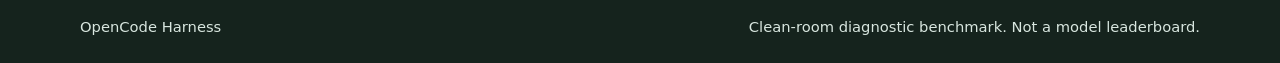
==== commit 5fe2bfbd: "Add repair verification feedback loop" ====
--- a/site/deepseek-case-study.html
+++ b/site/deepseek-case-study.html
@@ -143,8 +143,8 @@
         <div class="launch-copy">
           <p>
             The harness now includes finish-marker reminders, a final-step guard, trace-aware
-            failure-mode diagnosis, and before/after diagnosis comparison. The next iteration
-            should focus on clearer repair verification feedback.
+            failure-mode diagnosis, before/after diagnosis comparison, and repair verifier
+            feedback. The next iteration should rerun DeepSeek and publish the reliability delta.
           </p>
           <a class="button primary" href="https://github.com/samarailly51-pixel/opencode-harness/blob/master/docs/deepseek-failure-mode-diagnosis.md">Open Full Diagnosis</a>
         </div>
